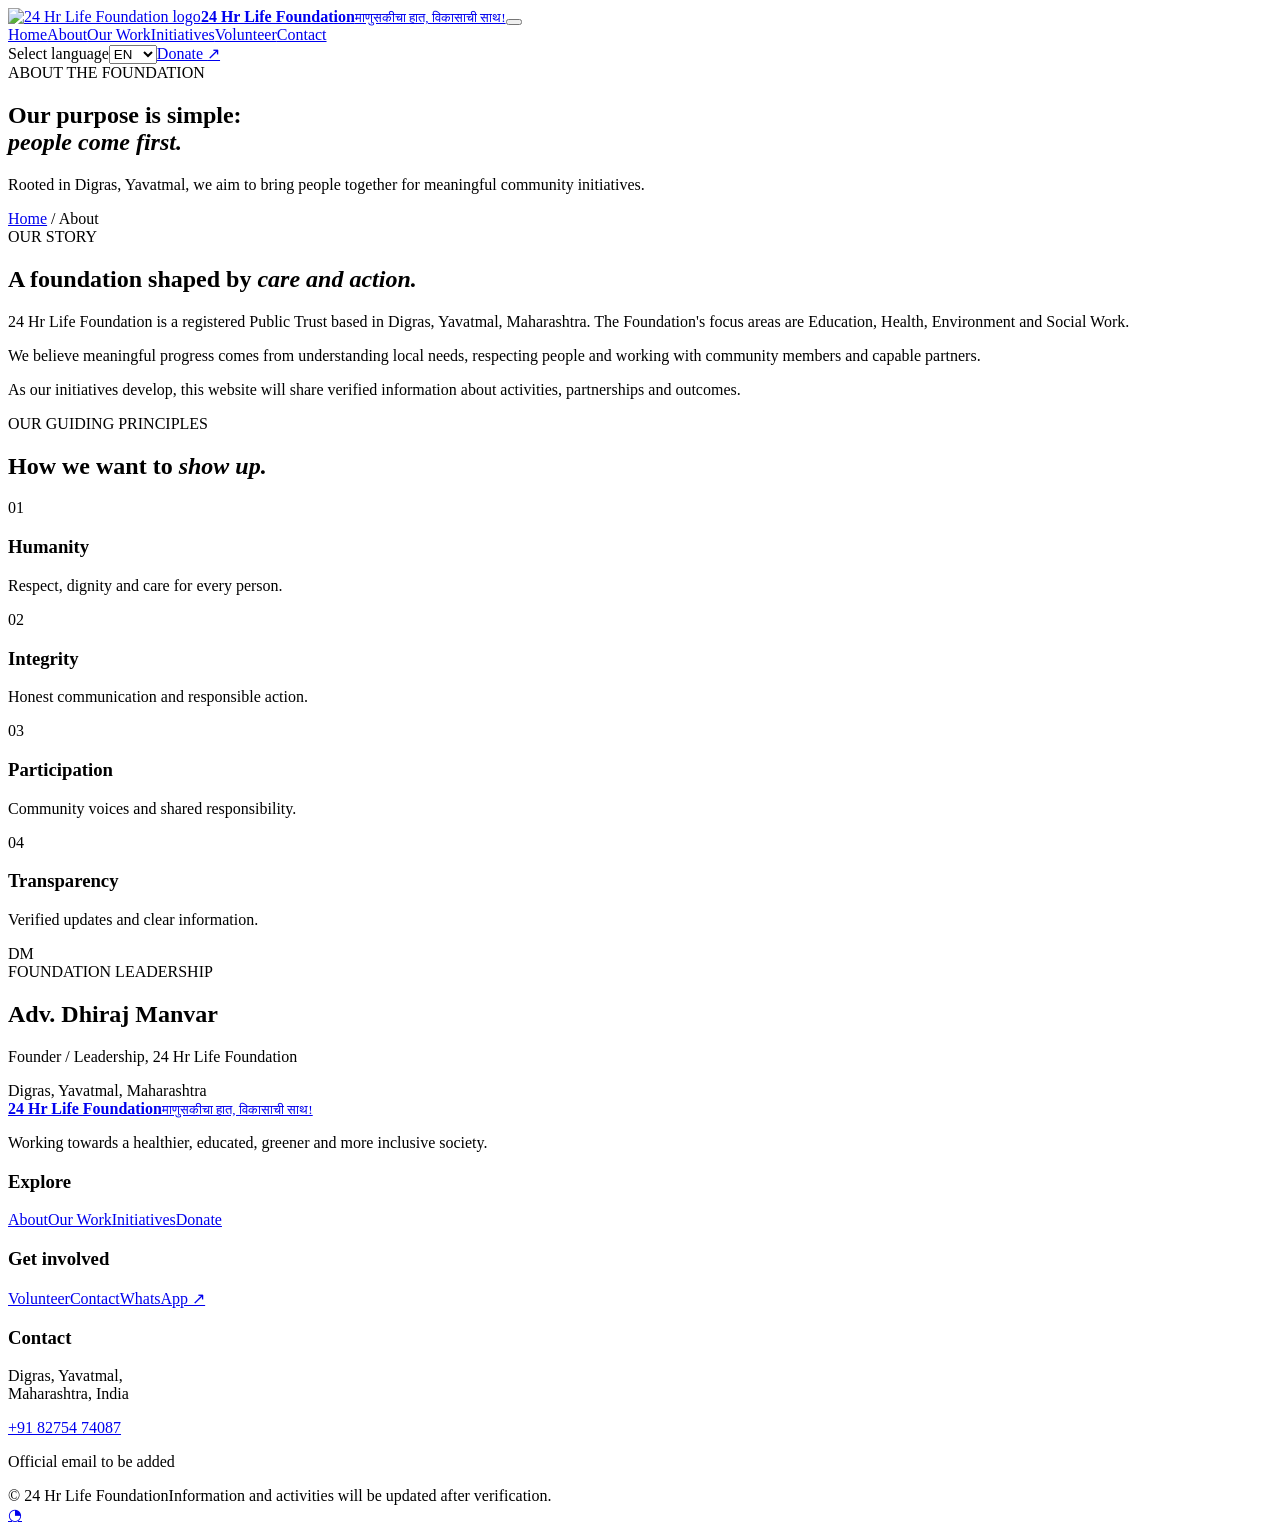
==== about.html @ ebdadbaa "Upload foundation website pages" ====
<!doctype html><html lang="en"><head><meta charset="utf-8"><meta name="viewport" content="width=device-width, initial-scale=1"><meta name="theme-color" content="#123e69"><meta name="description" content="Learn about 24 Hr Life Foundation, its purpose, values and leadership in Digras, Yavatmal."><title>About Us | 24 Hr Life Foundation</title><link rel="preconnect" href="https://fonts.googleapis.com"><link rel="preconnect" href="https://fonts.gstatic.com" crossorigin><link href="https://fonts.googleapis.com/css2?family=DM+Sans:wght@400;500;600;700&family=Manrope:wght@400;500;600;700;800&display=swap" rel="stylesheet"><link rel="stylesheet" href="css/style.css"></head><body>
<header class="site-header"><div class="container nav-wrap"><a class="brand" href="index.html" aria-label="24 Hr Life Foundation home"><img src="assets/foundation-logo.png" alt="24 Hr Life Foundation logo"><span><strong>24 Hr Life Foundation</strong><small>माणुसकीचा हात, विकासाची साथ!</small></span></a><button class="menu-toggle" id="menuToggle" aria-label="Open navigation" aria-expanded="false"><span></span><span></span><span></span></button><nav class="main-nav" id="mainNav" aria-label="Main navigation"><a href="index.html" data-nav="home" data-i18n="navHome">Home</a><a href="about.html" data-nav="about" data-i18n="navAbout">About</a><a href="our-work.html" data-nav="work" data-i18n="navWork">Our Work</a><a href="projects.html" data-nav="projects" data-i18n="navProjects">Initiatives</a><a href="volunteer.html" data-nav="volunteer" data-i18n="navVolunteer">Volunteer</a><a href="contact.html" data-nav="contact" data-i18n="navContact">Contact</a></nav><div class="nav-actions"><label class="sr-only" for="languageSelect">Select language</label><select id="languageSelect" class="language-select"><option value="en">EN</option><option value="hi">हिंदी</option><option value="mr">मराठी</option></select><a class="button button--small button--donate" href="donate.html" data-i18n="navDonate">Donate <span>↗</span></a></div></div></header><main><section class="page-hero"><div class="container"><div class="eyebrow"><span class="eyebrow-dot"></span>ABOUT THE FOUNDATION</div><h1>Our purpose is simple:<br><em>people come first.</em></h1><p>Rooted in Digras, Yavatmal, we aim to bring people together for meaningful community initiatives.</p><div class="breadcrumb"><a href="index.html">Home</a> / About</div></div></section><section class="section"><div class="container two-col"><div><span class="eyebrow">OUR STORY</span><h2>A foundation shaped by <em>care and action.</em></h2></div><div class="prose"><p>24 Hr Life Foundation is a registered Public Trust based in Digras, Yavatmal, Maharashtra. The Foundation's focus areas are Education, Health, Environment and Social Work.</p><p>We believe meaningful progress comes from understanding local needs, respecting people and working with community members and capable partners.</p><p>As our initiatives develop, this website will share verified information about activities, partnerships and outcomes.</p></div></div></section><section class="section section--tint"><div class="container"><div class="section-heading"><div><span class="eyebrow">OUR GUIDING PRINCIPLES</span><h2>How we want to <em>show up.</em></h2></div></div><div class="principle-grid"><article><span>01</span><h3>Humanity</h3><p>Respect, dignity and care for every person.</p></article><article><span>02</span><h3>Integrity</h3><p>Honest communication and responsible action.</p></article><article><span>03</span><h3>Participation</h3><p>Community voices and shared responsibility.</p></article><article><span>04</span><h3>Transparency</h3><p>Verified updates and clear information.</p></article></div></div></section><section class="section"><div class="container founder-card"><div class="founder-monogram">DM</div><div><span class="eyebrow">FOUNDATION LEADERSHIP</span><h2>Adv. Dhiraj Manvar</h2><p>Founder / Leadership, 24 Hr Life Foundation</p><span class="muted">Digras, Yavatmal, Maharashtra</span></div></div></section></main><footer class="site-footer"><div class="container footer-grid"><div class="footer-brand"><a class="brand brand--footer" href="index.html"><img src="assets/foundation-logo.png" alt=""><span><strong>24 Hr Life Foundation</strong><small>माणुसकीचा हात, विकासाची साथ!</small></span></a><p data-i18n="footerIntro">Working towards a healthier, educated, greener and more inclusive society.</p></div><div><h3 data-i18n="footerExplore">Explore</h3><a href="about.html" data-i18n="navAbout">About</a><a href="our-work.html" data-i18n="navWork">Our Work</a><a href="projects.html" data-i18n="navProjects">Initiatives</a><a href="donate.html" data-i18n="navDonate">Donate</a></div><div><h3 data-i18n="footerGetInvolved">Get involved</h3><a href="volunteer.html" data-i18n="navVolunteer">Volunteer</a><a href="contact.html" data-i18n="navContact">Contact</a><a href="https://wa.me/918275474087" target="_blank" rel="noopener">WhatsApp ↗</a></div><div><h3 data-i18n="footerContact">Contact</h3><p>Digras, Yavatmal,<br>Maharashtra, India</p><a href="tel:+918275474087">+91 82754 74087</a><p class="muted">Official email to be added</p></div></div><div class="container footer-bottom"><span>© <span id="year"></span> 24 Hr Life Foundation</span><span data-i18n="footerNote">Information and activities will be updated after verification.</span></div></footer><a class="floating-whatsapp" href="https://wa.me/918275474087" target="_blank" rel="noopener" aria-label="Chat on WhatsApp">◔</a><script src="js/translations.js"></script><script src="js/main.js"></script></body></html>
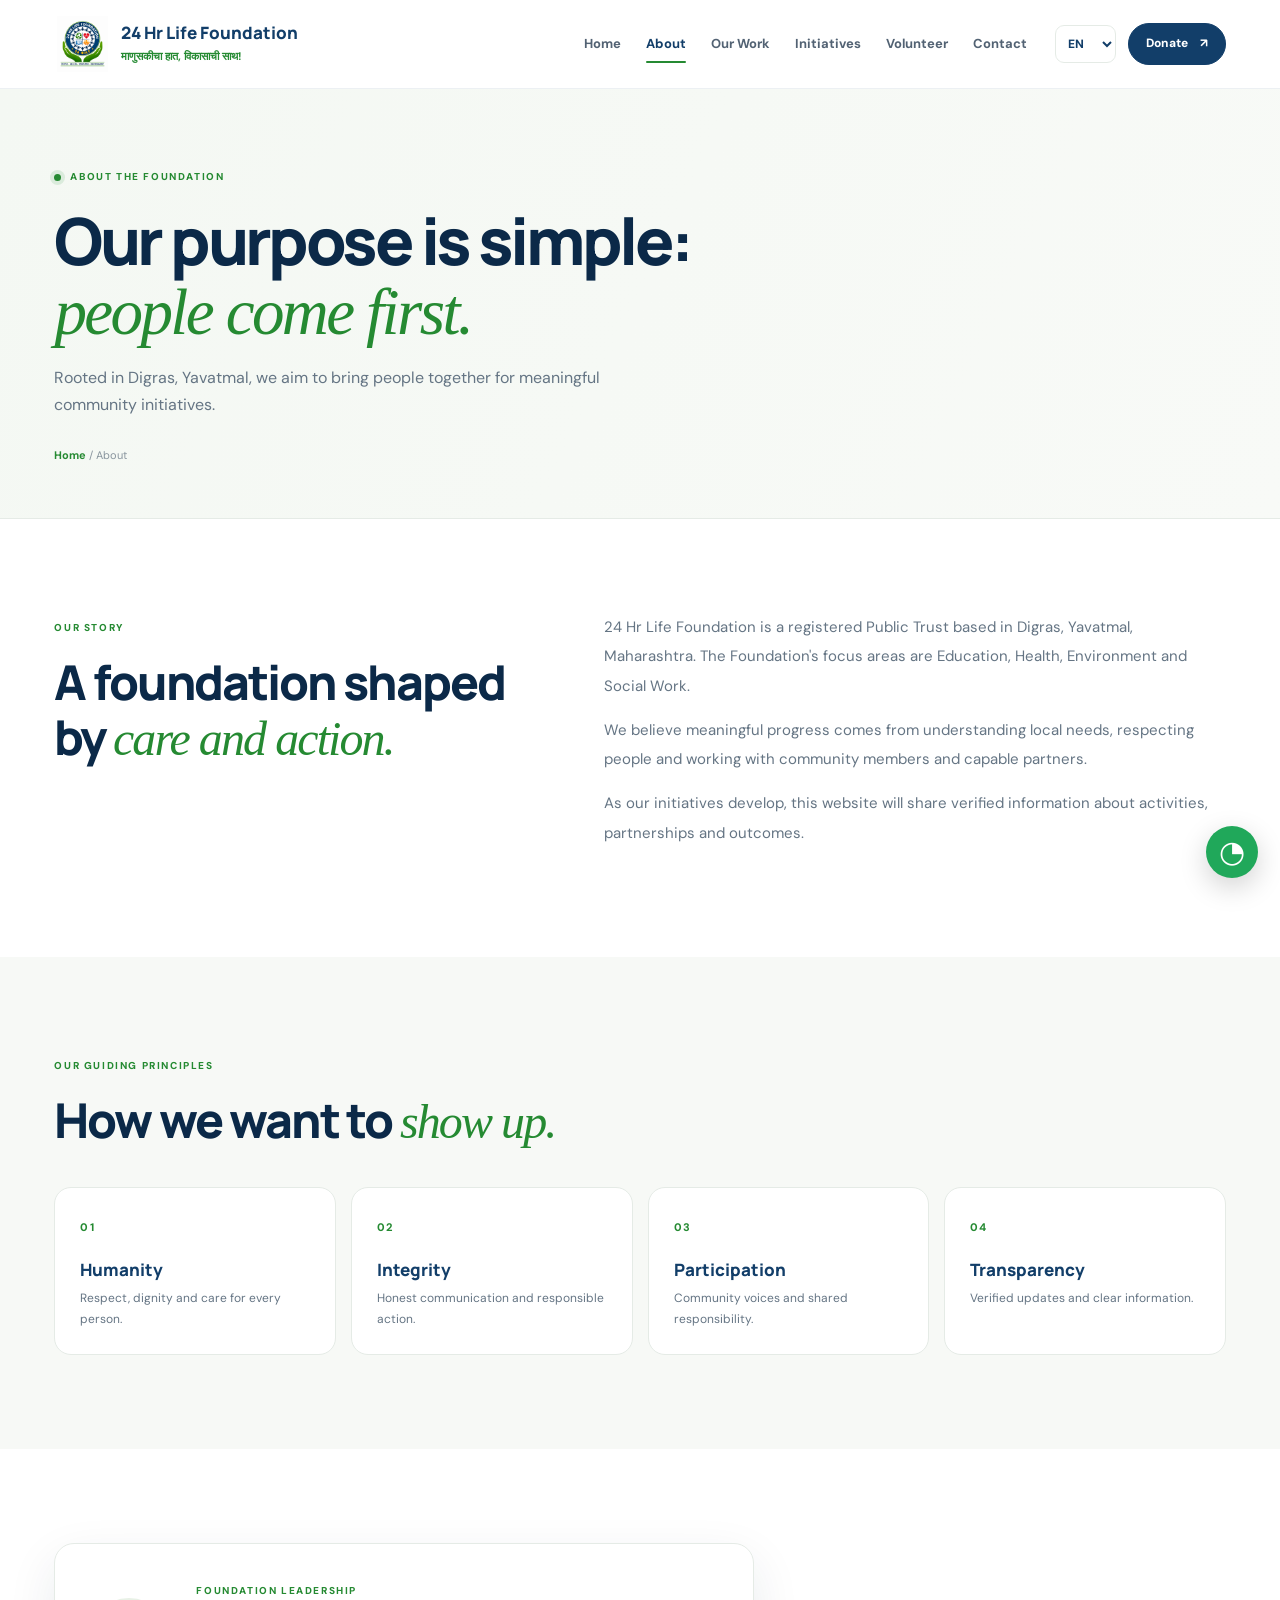
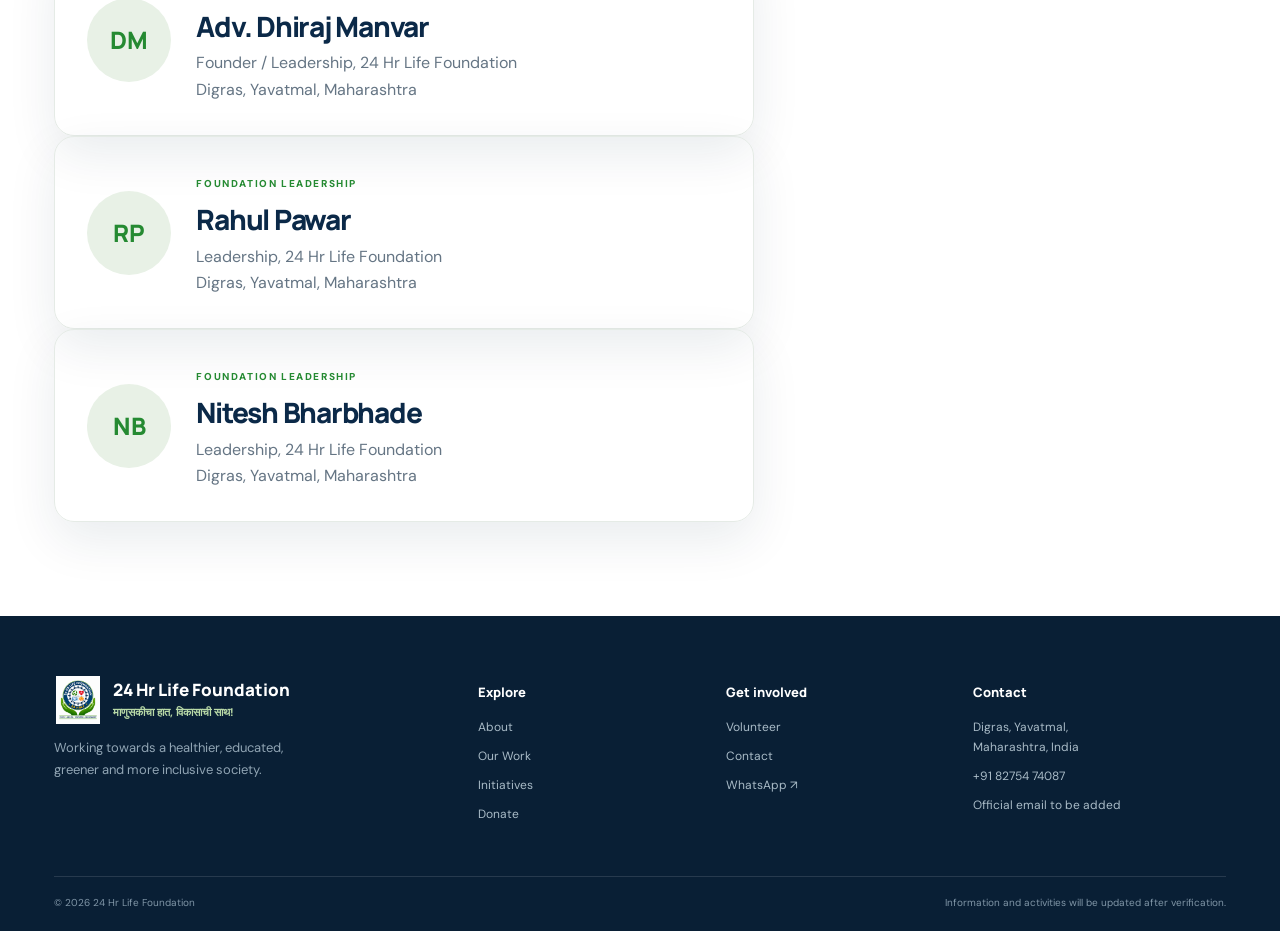
==== commit e24bfed1: "Add Rahul Pawar and Nitesh Bharbhade to leadership" ====
--- a/about.html
+++ b/about.html
@@ -1,2 +1,2 @@
-<!doctype html><html lang="en"><head><meta charset="utf-8"><meta name="viewport" content="width=device-width, initial-scale=1"><meta name="theme-color" content="#123e69"><meta name="description" content="Learn about 24 Hr Life Foundation, its purpose, values and leadership in Digras, Yavatmal."><title>About Us | 24 Hr Life Foundation</title><link rel="preconnect" href="https://fonts.googleapis.com"><link rel="preconnect" href="https://fonts.gstatic.com" crossorigin><link href="https://fonts.googleapis.com/css2?family=DM+Sans:wght@400;500;600;700&family=Manrope:wght@400;500;600;700;800&display=swap" rel="stylesheet"><link rel="stylesheet" href="css/style.css"></head><body>
-<header class="site-header"><div class="container nav-wrap"><a class="brand" href="index.html" aria-label="24 Hr Life Foundation home"><img src="assets/foundation-logo.png" alt="24 Hr Life Foundation logo"><span><strong>24 Hr Life Foundation</strong><small>माणुसकीचा हात, विकासाची साथ!</small></span></a><button class="menu-toggle" id="menuToggle" aria-label="Open navigation" aria-expanded="false"><span></span><span></span><span></span></button><nav class="main-nav" id="mainNav" aria-label="Main navigation"><a href="index.html" data-nav="home" data-i18n="navHome">Home</a><a href="about.html" data-nav="about" data-i18n="navAbout">About</a><a href="our-work.html" data-nav="work" data-i18n="navWork">Our Work</a><a href="projects.html" data-nav="projects" data-i18n="navProjects">Initiatives</a><a href="volunteer.html" data-nav="volunteer" data-i18n="navVolunteer">Volunteer</a><a href="contact.html" data-nav="contact" data-i18n="navContact">Contact</a></nav><div class="nav-actions"><label class="sr-only" for="languageSelect">Select language</label><select id="languageSelect" class="language-select"><option value="en">EN</option><option value="hi">हिंदी</option><option value="mr">मराठी</option></select><a class="button button--small button--donate" href="donate.html" data-i18n="navDonate">Donate <span>↗</span></a></div></div></header><main><section class="page-hero"><div class="container"><div class="eyebrow"><span class="eyebrow-dot"></span>ABOUT THE FOUNDATION</div><h1>Our purpose is simple:<br><em>people come first.</em></h1><p>Rooted in Digras, Yavatmal, we aim to bring people together for meaningful community initiatives.</p><div class="breadcrumb"><a href="index.html">Home</a> / About</div></div></section><section class="section"><div class="container two-col"><div><span class="eyebrow">OUR STORY</span><h2>A foundation shaped by <em>care and action.</em></h2></div><div class="prose"><p>24 Hr Life Foundation is a registered Public Trust based in Digras, Yavatmal, Maharashtra. The Foundation's focus areas are Education, Health, Environment and Social Work.</p><p>We believe meaningful progress comes from understanding local needs, respecting people and working with community members and capable partners.</p><p>As our initiatives develop, this website will share verified information about activities, partnerships and outcomes.</p></div></div></section><section class="section section--tint"><div class="container"><div class="section-heading"><div><span class="eyebrow">OUR GUIDING PRINCIPLES</span><h2>How we want to <em>show up.</em></h2></div></div><div class="principle-grid"><article><span>01</span><h3>Humanity</h3><p>Respect, dignity and care for every person.</p></article><article><span>02</span><h3>Integrity</h3><p>Honest communication and responsible action.</p></article><article><span>03</span><h3>Participation</h3><p>Community voices and shared responsibility.</p></article><article><span>04</span><h3>Transparency</h3><p>Verified updates and clear information.</p></article></div></div></section><section class="section"><div class="container founder-card"><div class="founder-monogram">DM</div><div><span class="eyebrow">FOUNDATION LEADERSHIP</span><h2>Adv. Dhiraj Manvar</h2><p>Founder / Leadership, 24 Hr Life Foundation</p><span class="muted">Digras, Yavatmal, Maharashtra</span></div></div></section></main><footer class="site-footer"><div class="container footer-grid"><div class="footer-brand"><a class="brand brand--footer" href="index.html"><img src="assets/foundation-logo.png" alt=""><span><strong>24 Hr Life Foundation</strong><small>माणुसकीचा हात, विकासाची साथ!</small></span></a><p data-i18n="footerIntro">Working towards a healthier, educated, greener and more inclusive society.</p></div><div><h3 data-i18n="footerExplore">Explore</h3><a href="about.html" data-i18n="navAbout">About</a><a href="our-work.html" data-i18n="navWork">Our Work</a><a href="projects.html" data-i18n="navProjects">Initiatives</a><a href="donate.html" data-i18n="navDonate">Donate</a></div><div><h3 data-i18n="footerGetInvolved">Get involved</h3><a href="volunteer.html" data-i18n="navVolunteer">Volunteer</a><a href="contact.html" data-i18n="navContact">Contact</a><a href="https://wa.me/918275474087" target="_blank" rel="noopener">WhatsApp ↗</a></div><div><h3 data-i18n="footerContact">Contact</h3><p>Digras, Yavatmal,<br>Maharashtra, India</p><a href="tel:+918275474087">+91 82754 74087</a><p class="muted">Official email to be added</p></div></div><div class="container footer-bottom"><span>© <span id="year"></span> 24 Hr Life Foundation</span><span data-i18n="footerNote">Information and activities will be updated after verification.</span></div></footer><a class="floating-whatsapp" href="https://wa.me/918275474087" target="_blank" rel="noopener" aria-label="Chat on WhatsApp">◔</a><script src="js/translations.js"></script><script src="js/main.js"></script></body></html>+<!doctype html><html lang="en"><head><meta charset="utf-8"><meta name="viewport" content="width=device-width, initial-scale=1"><meta name="theme-color" content="#123e69"><meta name="description" content="Learn about 24 Hr Life Foundation, its purpose, values and leadership in Digras, Yavatmal."><title>About Us | 24 Hr Life Foundation</title><link rel="preconnect" href="https://fonts.googleapis.com"><link rel="preconnect" href="https://fonts.gstatic.com" crossorigin=""><link href="https://fonts.googleapis.com/css2?family=DM+Sans:wght@400;500;600;700&amp;family=Manrope:wght@400;500;600;700;800&amp;display=swap" rel="stylesheet"><link rel="stylesheet" href="css/style.css"></head><body>
+<header class="site-header"><div class="container nav-wrap"><a class="brand" href="index.html" aria-label="24 Hr Life Foundation home"><img src="assets/foundation-logo.png" alt="24 Hr Life Foundation logo"><span><strong>24 Hr Life Foundation</strong><small>माणुसकीचा हात, विकासाची साथ!</small></span></a><button class="menu-toggle" id="menuToggle" aria-label="Open navigation" aria-expanded="false"><span></span><span></span><span></span></button><nav class="main-nav" id="mainNav" aria-label="Main navigation"><a href="index.html" data-nav="home" data-i18n="navHome">Home</a><a href="about.html" data-nav="about" data-i18n="navAbout" class="active">About</a><a href="our-work.html" data-nav="work" data-i18n="navWork">Our Work</a><a href="projects.html" data-nav="projects" data-i18n="navProjects">Initiatives</a><a href="volunteer.html" data-nav="volunteer" data-i18n="navVolunteer">Volunteer</a><a href="contact.html" data-nav="contact" data-i18n="navContact">Contact</a></nav><div class="nav-actions"><label class="sr-only" for="languageSelect">Select language</label><select id="languageSelect" class="language-select"><option value="en">EN</option><option value="hi">हिंदी</option><option value="mr">मराठी</option></select><a class="button button--small button--donate" href="donate.html" data-i18n="navDonate">Donate <span>↗</span></a></div></div></header><main><section class="page-hero"><div class="container"><div class="eyebrow"><span class="eyebrow-dot"></span>ABOUT THE FOUNDATION</div><h1>Our purpose is simple:<br><em>people come first.</em></h1><p>Rooted in Digras, Yavatmal, we aim to bring people together for meaningful community initiatives.</p><div class="breadcrumb"><a href="index.html">Home</a> / About</div></div></section><section class="section"><div class="container two-col"><div><span class="eyebrow">OUR STORY</span><h2>A foundation shaped by <em>care and action.</em></h2></div><div class="prose"><p>24 Hr Life Foundation is a registered Public Trust based in Digras, Yavatmal, Maharashtra. The Foundation's focus areas are Education, Health, Environment and Social Work.</p><p>We believe meaningful progress comes from understanding local needs, respecting people and working with community members and capable partners.</p><p>As our initiatives develop, this website will share verified information about activities, partnerships and outcomes.</p></div></div></section><section class="section section--tint"><div class="container"><div class="section-heading"><div><span class="eyebrow">OUR GUIDING PRINCIPLES</span><h2>How we want to <em>show up.</em></h2></div></div><div class="principle-grid"><article><span>01</span><h3>Humanity</h3><p>Respect, dignity and care for every person.</p></article><article><span>02</span><h3>Integrity</h3><p>Honest communication and responsible action.</p></article><article><span>03</span><h3>Participation</h3><p>Community voices and shared responsibility.</p></article><article><span>04</span><h3>Transparency</h3><p>Verified updates and clear information.</p></article></div></div></section><section class="section"><div class="container leadership-grid"><div class="founder-card"><div class="founder-monogram">DM</div><div><span class="eyebrow">FOUNDATION LEADERSHIP</span><h2>Adv. Dhiraj Manvar</h2><p>Founder / Leadership, 24 Hr Life Foundation</p><span class="muted">Digras, Yavatmal, Maharashtra</span></div></div><div class="founder-card"><div class="founder-monogram">RP</div><div><span class="eyebrow">FOUNDATION LEADERSHIP</span><h2>Rahul Pawar</h2><p>Leadership, 24 Hr Life Foundation</p><span class="muted">Digras, Yavatmal, Maharashtra</span></div></div><div class="founder-card"><div class="founder-monogram">NB</div><div><span class="eyebrow">FOUNDATION LEADERSHIP</span><h2>Nitesh Bharbhade</h2><p>Leadership, 24 Hr Life Foundation</p><span class="muted">Digras, Yavatmal, Maharashtra</span></div></div></div></section></main><footer class="site-footer"><div class="container footer-grid"><div class="footer-brand"><a class="brand brand--footer" href="index.html"><img src="assets/foundation-logo.png" alt=""><span><strong>24 Hr Life Foundation</strong><small>माणुसकीचा हात, विकासाची साथ!</small></span></a><p data-i18n="footerIntro">Working towards a healthier, educated, greener and more inclusive society.</p></div><div><h3 data-i18n="footerExplore">Explore</h3><a href="about.html" data-i18n="navAbout">About</a><a href="our-work.html" data-i18n="navWork">Our Work</a><a href="projects.html" data-i18n="navProjects">Initiatives</a><a href="donate.html" data-i18n="navDonate">Donate</a></div><div><h3 data-i18n="footerGetInvolved">Get involved</h3><a href="volunteer.html" data-i18n="navVolunteer">Volunteer</a><a href="contact.html" data-i18n="navContact">Contact</a><a href="https://wa.me/918275474087" target="_blank" rel="noopener">WhatsApp ↗</a></div><div><h3 data-i18n="footerContact">Contact</h3><p>Digras, Yavatmal,<br>Maharashtra, India</p><a href="tel:+918275474087">+91 82754 74087</a><p class="muted">Official email to be added</p></div></div><div class="container footer-bottom"><span>© <span id="year">2026</span> 24 Hr Life Foundation</span><span data-i18n="footerNote">Information and activities will be updated after verification.</span></div></footer><a class="floating-whatsapp" href="https://wa.me/918275474087" target="_blank" rel="noopener" aria-label="Chat on WhatsApp">◔</a><script src="js/translations.js"></script><script src="js/main.js"></script></body></html>
--- a/css/style.css
+++ b/css/style.css
@@ -0,0 +1,41 @@
+/* 24 Hr Life Foundation — premium responsive frontend */
+:root{--navy:#123e69;--navy2:#0b2948;--green:#258a32;--green2:#eaf4e8;--gold:#e9b72d;--ink:#172b3d;--muted:#657584;--paper:#f7f9f6;--line:#e5ebe6;--white:#fff;--shadow:0 18px 50px rgba(14,44,69,.09);--radius:24px;--serif:Georgia,'Times New Roman',serif}*{box-sizing:border-box}html{scroll-behavior:smooth;scroll-padding-top:100px}body{margin:0;background:#fff;color:var(--ink);font-family:'DM Sans',Arial,sans-serif;line-height:1.65}a{color:inherit;text-decoration:none}button,input,select,textarea{font:inherit}.container{width:min(1180px,91.5%);margin-inline:auto}.sr-only{position:absolute;width:1px;height:1px;padding:0;margin:-1px;overflow:hidden;clip:rect(0,0,0,0);white-space:nowrap;border:0}.muted{color:var(--muted)}.top-strip{background:var(--navy2);color:#dce9f2;font-size:12px;letter-spacing:.02em}.top-strip__inner{min-height:36px;display:flex;justify-content:space-between;align-items:center;gap:14px}.top-strip a{color:#fff;font-weight:700}.site-header{position:sticky;top:0;z-index:50;background:rgba(255,255,255,.94);backdrop-filter:blur(18px);border-bottom:1px solid rgba(18,62,105,.08)}.nav-wrap{height:88px;display:flex;align-items:center;gap:28px}.brand{display:flex;align-items:center;gap:11px;min-width:255px}.brand img{width:56px;height:56px;object-fit:contain}.brand strong{display:block;font:800 17px/1.15 'Manrope',sans-serif;color:var(--navy)}.brand small{display:block;font-size:11px;color:var(--green);font-weight:700;margin-top:4px}.main-nav{display:flex;align-items:center;justify-content:center;gap:25px;margin-left:auto}.main-nav a{font-size:13px;font-weight:700;color:#526273;position:relative;padding:10px 0}.main-nav a:hover,.main-nav a.active{color:var(--navy)}.main-nav a.active:after{content:'';position:absolute;bottom:2px;left:0;right:0;height:2px;background:var(--green);border-radius:3px}.nav-actions{display:flex;align-items:center;gap:12px}.language-select{border:1px solid var(--line);border-radius:9px;padding:9px 8px;background:white;color:var(--navy);font-weight:800;font-size:12px}.menu-toggle{display:none;border:0;background:none;padding:8px}.menu-toggle span{display:block;width:23px;height:2px;background:var(--navy);margin:5px}.button{display:inline-flex;align-items:center;justify-content:center;gap:12px;border:1px solid var(--green);border-radius:999px;background:var(--green);color:white;padding:14px 22px;font-size:13px;font-weight:800;transition:.25s ease;cursor:pointer}.button:hover{transform:translateY(-2px);box-shadow:0 10px 22px rgba(37,138,50,.2);background:#1d7429}.button--small{padding:10px 17px;font-size:12px}.button--donate{background:var(--navy);border-color:var(--navy)}.button--donate:hover{background:var(--navy2)}.button--outline{background:transparent;color:var(--navy);border-color:#cbd8df}.button--outline:hover{background:#fff;border-color:var(--navy);box-shadow:none}.button--white{background:#fff;color:var(--navy);border-color:#fff}.button--white:hover{background:#edf5ef}.button--glass{background:transparent;border-color:rgba(255,255,255,.5);color:#fff}.button--glass:hover{background:rgba(255,255,255,.12);box-shadow:none}.button--full{width:100%;border-radius:12px}.hero{position:relative;overflow:hidden;background:linear-gradient(115deg,#f4f8f3 0%,#f7faf8 52%,#edf4ed 100%);padding:78px 0 0}.hero:after{content:'';position:absolute;right:-140px;top:-240px;width:620px;height:620px;border:1px solid rgba(37,138,50,.13);border-radius:50%;box-shadow:0 0 0 50px rgba(37,138,50,.025),0 0 0 100px rgba(37,138,50,.02);pointer-events:none}.hero-grid{display:grid;grid-template-columns:1.04fr .96fr;align-items:center;gap:48px;position:relative;z-index:1;min-height:440px}.eyebrow{display:inline-flex;align-items:center;gap:9px;color:var(--green);font-size:10px;letter-spacing:.16em;font-weight:800}.eyebrow-dot{width:7px;height:7px;border-radius:50%;background:var(--green);box-shadow:0 0 0 4px rgba(37,138,50,.12)}.hero h1,.page-hero h1{font:800 clamp(44px,6.2vw,76px)/1.06 'Manrope',sans-serif;letter-spacing:-.055em;color:var(--navy2);margin:21px 0 19px;max-width:650px}.hero h1 em,.page-hero h1 em,.section h2 em{font-family:var(--serif);font-weight:400;color:var(--green);letter-spacing:-.04em}.hero-lead{max-width:550px;font-size:17px;color:#5d6c79;line-height:1.8}.hero-actions{display:flex;gap:12px;flex-wrap:wrap;margin-top:28px}.hero-proof{display:flex;align-items:center;gap:10px;color:#697a85;font-size:12px;margin-top:28px}.proof-mark{display:grid;place-items:center;width:25px;height:25px;border-radius:50%;background:#e3efdf;color:var(--green);font-size:17px}.hero-art{height:410px;position:relative;display:grid;place-items:center}.hero-art__orb{position:absolute;border-radius:50%;filter:blur(1px)}.orb-one{width:330px;height:330px;background:linear-gradient(140deg,#d8ead5,#eff5e9);right:9%;top:6%}.orb-two{width:225px;height:225px;background:linear-gradient(140deg,#d8e6f1,#f3f7f9);left:7%;bottom:4%}.hero-art__card{position:relative;z-index:1;width:min(360px,85%);background:rgba(255,255,255,.86);border:1px solid rgba(255,255,255,.95);border-radius:30px;padding:25px 24px 22px;box-shadow:0 24px 65px rgba(18,62,105,.13);transform:rotate(-3deg);text-align:center}.hero-art__card img{width:100%;max-height:280px;object-fit:contain}.hero-art__card div{border-top:1px solid var(--line);padding-top:14px;margin-top:7px}.hero-art__card strong{display:block;font:800 19px 'Manrope';color:var(--navy)}.hero-art__card span{display:block;font-size:10px;letter-spacing:.08em;color:var(--muted);margin-top:4px}.hero-note{position:absolute;z-index:2;bottom:28px;right:0;display:flex;align-items:center;gap:12px;background:white;padding:13px 17px;border-radius:14px;box-shadow:var(--shadow);max-width:260px}.note-icon{display:grid;place-items:center;background:#e8f3e5;color:var(--green);width:37px;height:37px;border-radius:11px;font-size:22px}.hero-note b,.hero-note small{display:block}.hero-note b{font-size:12px;color:var(--navy)}.hero-note small{font-size:10px;color:var(--muted)}.hero-bottom{position:relative;z-index:2;display:flex;justify-content:space-between;align-items:center;border-top:1px solid #dce6dd;padding:18px 0;margin-top:30px;font-size:10px;letter-spacing:.13em;color:var(--green);font-weight:800}.hero-bottom div{display:flex;gap:27px;color:#6e7d86;letter-spacing:0;font-size:11px}.section{padding:94px 0}.intro-grid{display:grid;grid-template-columns:.9fr 1.1fr;gap:85px;align-items:start}.section h2{font:800 clamp(32px,4vw,48px)/1.14 'Manrope',sans-serif;letter-spacing:-.045em;color:var(--navy2);margin:16px 0}.large-copy{font-size:18px;line-height:1.85;color:#657481;margin:0 0 19px}.text-link{display:inline-flex;align-items:center;gap:10px;color:var(--green);font-size:13px;font-weight:800;border-bottom:1px solid #b8d4b5;padding-bottom:4px}.text-link span{font-size:18px;transition:transform .2s}.text-link:hover span{transform:translateX(4px)}.focus-section,.section--tint{background:var(--paper)}.section-heading{display:flex;justify-content:space-between;align-items:end;gap:35px;margin-bottom:37px}.section-heading h2{margin-bottom:0}.section-heading>p{max-width:360px;color:var(--muted);font-size:14px}.focus-grid{display:grid;grid-template-columns:repeat(4,1fr);gap:15px}.focus-card{position:relative;min-height:270px;padding:26px 23px;border-radius:20px;overflow:hidden;transition:.25s ease;border:1px solid transparent}.focus-card:hover{transform:translateY(-6px);box-shadow:var(--shadow)}.focus-card--blue{background:#eaf1f8;color:var(--navy)}.focus-card--green{background:#eaf4e8;color:#246d30}.focus-card--sand{background:#f7f1e5;color:#8b6820}.focus-card--lavender{background:#f0eff8;color:#5c588a}.focus-number{position:absolute;right:22px;top:20px;font-size:11px;letter-spacing:.1em;opacity:.65;font-weight:800}.focus-icon{display:grid;place-items:center;width:55px;height:55px;background:#fff;border-radius:17px;font-size:30px;box-shadow:0 7px 20px rgba(0,0,0,.04);margin:15px 0 27px}.focus-card h3{font:800 20px 'Manrope';margin:0 0 7px}.focus-card p{font-size:12px;line-height:1.7;opacity:.8;margin:0;max-width:190px}.card-arrow{position:absolute;right:22px;bottom:19px;font-size:21px}.story-grid{display:grid;grid-template-columns:.95fr 1.05fr;gap:85px;align-items:center}.story-panel{height:390px;border-radius:28px;background:linear-gradient(145deg,var(--navy),#0a2b4a);padding:25px;color:white;display:flex;flex-direction:column;justify-content:space-between;position:relative;overflow:hidden}.story-panel:before,.story-panel:after{content:'';position:absolute;border:1px solid rgba(255,255,255,.15);border-radius:50%;width:350px;height:350px;right:-100px;top:-130px}.story-panel:after{width:250px;height:250px;right:-50px;top:-80px}.story-panel__top,.story-panel__bottom{display:flex;justify-content:space-between;gap:12px;font-size:10px;letter-spacing:.12em;font-weight:800;position:relative;z-index:1}.story-panel__top span:last-child{color:#b6dba7}.story-symbol{position:relative;z-index:1;align-self:center;display:grid;place-items:center;width:175px;height:175px;border:1px solid rgba(255,255,255,.32);border-radius:50%;font-size:92px;color:#b9df9d;box-shadow:0 0 0 18px rgba(255,255,255,.04),0 0 0 38px rgba(255,255,255,.025)}.story-panel__bottom{display:block;letter-spacing:0}.story-panel__bottom b{display:block;font:800 20px 'Manrope'}.story-panel__bottom span{display:block;color:#c1d2df;margin-top:4px;font-weight:500}.story-copy>p{color:var(--muted);font-size:15px;line-height:1.9}.mini-steps{margin:26px 0;display:grid;gap:12px}.mini-steps div{display:flex;gap:17px;align-items:center;border-bottom:1px solid var(--line);padding-bottom:12px}.mini-steps b{font-size:11px;color:var(--green);letter-spacing:.1em}.mini-steps span{font-size:13px;font-weight:700}.cta-band{background:linear-gradient(110deg,#123e69,#0c2b49);color:#fff;padding:57px 0}.cta-band__inner{display:flex;align-items:center;justify-content:space-between;gap:35px}.eyebrow--light{color:#bde0a7}.cta-band h2{font:800 clamp(27px,3.5vw,40px)/1.18 'Manrope';letter-spacing:-.04em;max-width:620px;margin:12px 0 0}.cta-actions{display:flex;gap:10px;flex-wrap:wrap}.site-footer{background:#091f35;color:#d4e0e8;padding:60px 0 20px}.footer-grid{display:grid;grid-template-columns:1.5fr .8fr .8fr 1fr;gap:45px;padding-bottom:42px}.brand--footer{min-width:0}.brand--footer img{width:48px;height:48px}.brand--footer strong{color:#fff}.brand--footer small{color:#b8d9a7}.footer-brand p{max-width:270px;color:#91a5b4;font-size:13px}.footer-grid h3{font:800 13px 'Manrope';color:white;margin:7px 0 17px}.footer-grid>div:not(:first-child) a,.footer-grid>div:not(:first-child) p{display:block;color:#a9bbc7;font-size:12px;margin:9px 0}.footer-grid a:hover{color:#fff}.footer-bottom{border-top:1px solid rgba(255,255,255,.12);padding-top:18px;display:flex;justify-content:space-between;gap:15px;color:#8096a7;font-size:10px}.floating-whatsapp{position:fixed;right:22px;bottom:22px;z-index:30;display:grid;place-items:center;width:52px;height:52px;border-radius:50%;background:#20a85a;color:#fff;font-size:30px;box-shadow:0 9px 28px rgba(0,0,0,.18)}.page-hero{padding:74px 0 54px;background:linear-gradient(115deg,#f4f8f3,#f8faf7);border-bottom:1px solid var(--line)}.page-hero h1{font-size:clamp(42px,5.4vw,65px);margin:18px 0}.page-hero p{max-width:620px;font-size:16px;color:var(--muted)}.breadcrumb{margin-top:28px;font-size:11px;color:#89959e}.breadcrumb a{color:var(--green);font-weight:700}.two-col{display:grid;grid-template-columns:.85fr 1.15fr;gap:90px}.prose p{color:var(--muted);font-size:15px;line-height:1.95;margin-top:0}.principle-grid{display:grid;grid-template-columns:repeat(4,1fr);gap:15px}.principle-grid article,.support-grid article{padding:25px;background:white;border:1px solid var(--line);border-radius:17px}.principle-grid article>span,.support-grid article>span{font-size:11px;color:var(--green);font-weight:800;letter-spacing:.1em}.principle-grid h3,.support-grid h3{font:800 17px 'Manrope';color:var(--navy);margin:19px 0 7px}.principle-grid p,.support-grid p{font-size:12px;color:var(--muted);margin:0;line-height:1.7}.founder-card{display:flex;align-items:center;gap:25px;padding:32px;border:1px solid var(--line);border-radius:20px;max-width:700px;box-shadow:var(--shadow)}.founder-monogram{width:84px;height:84px;border-radius:50%;display:grid;place-items:center;background:#e8f1e6;color:var(--green);font:800 24px 'Manrope'}.founder-card h2{font-size:28px;margin:8px 0}.founder-card p{color:var(--muted);margin:0}.work-list{display:grid;gap:0}.work-row{display:grid;grid-template-columns:45px 90px 1fr;gap:25px;padding:36px 0;border-bottom:1px solid var(--line);scroll-margin-top:110px}.work-index{font:800 12px 'Manrope';color:#91a0a8;padding-top:12px}.work-icon{width:76px;height:76px;border-radius:20px;display:grid;place-items:center;font-size:36px}.work-icon--blue{background:#eaf1f8;color:var(--navy)}.work-icon--red{background:#fbeeee;color:#d64d55}.work-icon--green{background:#eaf4e8;color:var(--green)}.work-icon--gold{background:#f8f1df;color:#a47a1c}.work-row h2{font:800 28px 'Manrope';color:var(--navy);margin:5px 0}.work-row p{max-width:760px;color:var(--muted);font-size:14px}.work-row ul{display:flex;gap:10px 28px;flex-wrap:wrap;padding-left:18px;color:#536472;font-size:12px}.notice-card{display:flex;gap:17px;padding:22px;background:#f7f5e9;border:1px solid #ece5c7;border-radius:16px}.notice-icon{display:grid;place-items:center;flex:0 0 30px;height:30px;background:#f0e6bd;color:#80621d;border-radius:50%;font-weight:800}.notice-card b{font:800 15px 'Manrope';color:#71581d}.notice-card p{margin:5px 0 0;color:#766b4e;font-size:13px}.section-heading--spaced{margin-top:65px}.initiative-grid{display:grid;grid-template-columns:repeat(2,1fr);gap:16px}.initiative-card{padding:27px;border:1px solid var(--line);border-radius:18px;background:#fff;transition:.2s}.initiative-card:hover{transform:translateY(-3px);box-shadow:var(--shadow)}.initiative-tag{font-size:9px;letter-spacing:.15em;color:var(--green);font-weight:800}.initiative-card h3{font:800 21px 'Manrope';color:var(--navy);margin:15px 0 7px}.initiative-card p{font-size:13px;color:var(--muted);max-width:450px}.status-label{display:inline-block;margin-top:10px;padding:5px 10px;border-radius:30px;background:#f4f6f2;color:#6d7b6d;font-size:10px;font-weight:800}.donate-layout{display:grid;grid-template-columns:1.1fr .9fr;gap:45px;align-items:start}.donate-main{padding:35px;border:1px solid var(--line);border-radius:22px;box-shadow:var(--shadow)}.donate-main h2,.form-layout h2,.contact-layout h2{font:800 34px/1.2 'Manrope';letter-spacing:-.04em;color:var(--navy);margin:14px 0}.donate-main>p{font-size:13px}.amount-grid{display:grid;grid-template-columns:repeat(2,1fr);gap:11px;margin:24px 0}.amount-option{border:1px solid #dbe5dd;border-radius:12px;background:#fff;color:var(--navy);font:800 19px 'Manrope';padding:18px;cursor:pointer;transition:.2s}.amount-option:hover,.amount-option.is-selected{border-color:var(--green);background:#edf6eb;color:var(--green);box-shadow:inset 0 0 0 1px var(--green)}.field-label{display:block;font-size:12px;font-weight:800;color:#445767;margin:15px 0 7px}.text-input{display:block;width:100%;border:1px solid #dbe3e6;border-radius:10px;padding:13px 14px;color:var(--ink);background:white;outline:none;transition:border .2s}.text-input:focus{border-color:var(--green);box-shadow:0 0 0 3px rgba(37,138,50,.1)}textarea.text-input{resize:vertical}.selected-amount{display:flex;justify-content:space-between;align-items:center;padding:17px 0;margin:10px 0 15px;border-top:1px solid var(--line);font-size:12px;color:var(--muted)}.selected-amount strong{font:800 22px 'Manrope';color:var(--green)}.fine-print{font-size:10px!important;color:#89959e;line-height:1.7;margin-top:13px}.donate-aside{background:#eff5ed;border-radius:22px;padding:32px}.aside-symbol{display:grid;place-items:center;width:58px;height:58px;background:white;color:var(--green);border-radius:17px;font-size:33px;margin-bottom:25px}.donate-aside h3{font:800 23px/1.25 'Manrope';color:var(--navy);margin:12px 0}.donate-aside p,.donate-aside li{font-size:12px;color:#5f7162;line-height:1.8}.donate-aside ul{padding-left:18px;margin:18px 0 25px}.support-grid{display:grid;grid-template-columns:repeat(3,1fr);gap:15px}.support-grid article{background:#fff}.support-grid .text-link{font-size:11px;margin-top:17px}.form-layout,.contact-layout{display:grid;grid-template-columns:.9fr 1.1fr;gap:80px;align-items:start}.form-layout>div>p,.contact-layout>div>p{font-size:14px;line-height:1.8}.volunteer-points{display:grid;gap:14px;margin-top:28px}.volunteer-points div{display:flex;align-items:center;gap:15px;font-size:13px;font-weight:700}.volunteer-points b{display:grid;place-items:center;width:32px;height:32px;background:#eaf4e8;color:var(--green);border-radius:50%;font-size:10px}.form-card{padding:30px;border:1px solid var(--line);border-radius:20px;box-shadow:var(--shadow)}.form-card h3{font:800 23px 'Manrope';color:var(--navy);margin:0 0 5px}.form-card>p{font-size:12px}.form-card .button{margin-top:20px}.form-status{color:var(--green);font-size:12px}.contact-method{display:flex;align-items:center;gap:15px;padding:17px 0;border-bottom:1px solid var(--line)}.contact-method>span{display:grid;place-items:center;width:42px;height:42px;background:#edf5eb;border-radius:13px;color:var(--green);font-size:20px}.contact-method small,.contact-method b,.contact-method a{display:block}.contact-method small{font-size:9px;letter-spacing:.12em;color:#89959e;font-weight:800}.contact-method b,.contact-method a{font-size:13px;color:var(--navy);font-weight:800}.contact-layout>div>.button{margin-top:25px}.contact-layout .form-card{margin-top:0}
+@media(max-width:1050px){.main-nav{gap:15px}.brand{min-width:220px}.brand strong{font-size:15px}.nav-wrap{gap:15px}.focus-grid{grid-template-columns:repeat(2,1fr)}.hero-grid{gap:20px}.footer-grid{gap:25px}}
+@media(max-width:820px){.nav-wrap{height:76px}.menu-toggle{display:block;margin-left:auto;order:3}.nav-actions{order:2}.main-nav{display:none;position:absolute;top:76px;left:0;right:0;background:#fff;padding:14px 5% 22px;border-bottom:1px solid var(--line);box-shadow:0 18px 30px rgba(10,40,60,.08);align-items:stretch;gap:0;flex-direction:column}.main-nav.open{display:flex}.main-nav a{padding:12px 0;border-bottom:1px solid #f0f2ef}.main-nav a.active:after{display:none}.brand{min-width:0}.hero{padding-top:48px}.hero-grid{grid-template-columns:1fr;gap:0}.hero-copy{max-width:650px}.hero-art{height:350px}.hero-art__card{width:290px}.hero-art__card img{max-height:220px}.hero-bottom{align-items:flex-start;flex-direction:column;gap:10px}.hero-bottom div{flex-wrap:wrap;gap:10px 20px}.intro-grid,.story-grid,.two-col,.donate-layout,.form-layout,.contact-layout{grid-template-columns:1fr;gap:35px}.story-panel{max-width:520px}.section{padding:70px 0}.principle-grid{grid-template-columns:repeat(2,1fr)}.footer-grid{grid-template-columns:repeat(2,1fr)}.cta-band__inner{align-items:flex-start;flex-direction:column}.work-row{grid-template-columns:30px 65px 1fr;gap:15px}.work-icon{width:62px;height:62px;font-size:28px}}
+@media(max-width:540px){.top-strip__inner{font-size:10px;min-height:34px}.top-strip__inner span{max-width:55%}.brand img{width:46px;height:46px}.brand strong{font-size:13px}.brand small{font-size:9px}.nav-actions{gap:7px}.language-select{padding:8px 5px}.nav-actions .button{padding:9px 12px;font-size:11px}.hero h1,.page-hero h1{font-size:43px}.hero-lead{font-size:15px}.hero-art{height:300px}.hero-art__card{width:245px;padding:16px}.hero-art__card img{max-height:180px}.hero-note{right:0;bottom:10px;max-width:220px;padding:10px}.hero-bottom div{font-size:10px}.section{padding:58px 0}.section-heading{display:block}.section-heading>p{margin-top:15px}.focus-grid{grid-template-columns:1fr 1fr;gap:9px}.focus-card{min-height:230px;padding:18px 15px}.focus-icon{width:45px;height:45px;margin:14px 0 20px}.focus-card h3{font-size:16px}.focus-card p{font-size:11px}.story-panel{height:320px}.story-symbol{width:135px;height:135px;font-size:70px}.cta-band{padding:45px 0}.cta-actions{width:100%}.cta-actions .button{flex:1;padding:12px 14px}.footer-grid{grid-template-columns:1fr 1fr;gap:28px 18px}.footer-grid>div:first-child{grid-column:1/-1}.footer-bottom{flex-direction:column}.page-hero{padding:52px 0 38px}.page-hero h1{font-size:42px}.principle-grid,.initiative-grid,.support-grid{grid-template-columns:1fr}.founder-card{align-items:flex-start;padding:22px;gap:15px}.founder-monogram{width:62px;height:62px;flex:0 0 62px;font-size:18px}.founder-card h2{font-size:22px}.work-row{grid-template-columns:25px 1fr;gap:10px 14px;padding:27px 0}.work-icon{grid-column:2;grid-row:1;width:54px;height:54px}.work-row>div:last-child{grid-column:2}.work-row h2{font-size:24px}.work-row ul{display:block}.donate-main,.donate-aside,.form-card{padding:22px}.donate-main h2,.form-layout h2,.contact-layout h2{font-size:29px}.amount-option{padding:15px}.floating-whatsapp{right:14px;bottom:14px;width:47px;height:47px}}
+
+
+.constitution-ticker{width:100%;overflow:hidden;background:#164A27;color:#fff;padding:14px 0}
+.ticker__track{display:flex;width:max-content;animation:preamble-ticker 75s linear infinite;will-change:transform}
+.ticker__text{flex:none;margin:0;padding:0 3rem;white-space:nowrap;font-family:'Noto Sans Devanagari','DM Sans',sans-serif;font-size:clamp(14px,1vw,16px);font-weight:600;line-height:1.65}
+.constitution-ticker:hover .ticker__track,.constitution-ticker:focus .ticker__track{animation-play-state:paused}
+.constitution-ticker:focus-visible{outline:3px solid #fff;outline-offset:-3px}
+@keyframes preamble-ticker{from{transform:translateX(0)}to{transform:translateX(-50%)}}
+@media(prefers-reduced-motion:reduce){.ticker__track{width:100%;animation:none;transform:none}.ticker__text{white-space:normal;text-align:center;padding:0 1.25rem}.ticker__text[aria-hidden=true]{display:none}}
+
+.work-gallery-section{background:#f7faf8}
+.work-photo-grid{display:grid;grid-template-columns:repeat(3,1fr);gap:20px}
+.work-photo-grid figure{margin:0;overflow:hidden;border:1px solid var(--line);border-radius:14px;background:#fff}
+.work-photo-grid img{display:block;width:100%;height:300px;object-fit:cover;transition:transform .35s ease}
+.work-photo-grid figure:hover img{transform:scale(1.03)}
+.work-photo-grid figcaption{padding:16px 18px;font:800 16px 'Manrope';color:var(--navy)}
+@media(max-width:800px){.work-photo-grid{grid-template-columns:1fr}.work-photo-grid img{height:260px}}
+.work-photo-feature{margin:20px 0 0;overflow:hidden;border:1px solid var(--line);border-radius:14px;background:#fff}
+.work-photo-feature img{display:block;width:100%;height:520px;object-fit:cover}
+.work-photo-feature figcaption{padding:16px 18px;font:800 16px 'Manrope';color:var(--navy)}
+@media(max-width:800px){.work-photo-feature img{height:320px}}
+
+.work-photo-card,.work-photo-feature{width:100%;padding:0;text-align:left;border:1px solid var(--line);border-radius:14px;background:#fff;overflow:hidden;cursor:pointer;color:inherit}
+.work-photo-card span,.work-photo-feature span{display:flex;justify-content:space-between;align-items:center;padding:16px 18px;font:800 16px 'Manrope';color:var(--navy)}
+.work-photo-card span b,.work-photo-feature span b{font:700 12px 'DM Sans';color:var(--green)}
+.work-photo-feature{margin:20px 0 0}
+.work-photo-feature img{height:520px}
+.work-dialog{width:min(960px,calc(100% - 32px));padding:0;border:0;border-radius:18px;box-shadow:0 24px 80px rgba(11,41,72,.28)}
+.work-dialog::backdrop{background:rgba(11,41,72,.72)}
+.work-dialog__close{position:absolute;z-index:2;top:12px;right:12px;width:38px;height:38px;border:0;border-radius:50%;background:#fff;color:var(--navy);font-size:26px;cursor:pointer}
+.work-dialog__grid{display:grid;grid-template-columns:1.15fr .85fr;min-height:420px}
+.work-dialog__grid>img{width:100%;height:100%;max-height:520px;object-fit:cover}
+.work-dialog__content{padding:55px 38px 38px;display:flex;flex-direction:column;justify-content:center}
+.work-dialog__content h2{margin:8px 0 14px;color:var(--navy);font:800 34px 'Manrope'}
+.work-dialog__content p{margin:0;color:var(--muted);line-height:1.75}
+@media(max-width:800px){.work-dialog__grid{grid-template-columns:1fr}.work-dialog__grid>img{height:260px}.work-dialog__content{padding:28px 24px}.work-dialog__content h2{font-size:28px}}
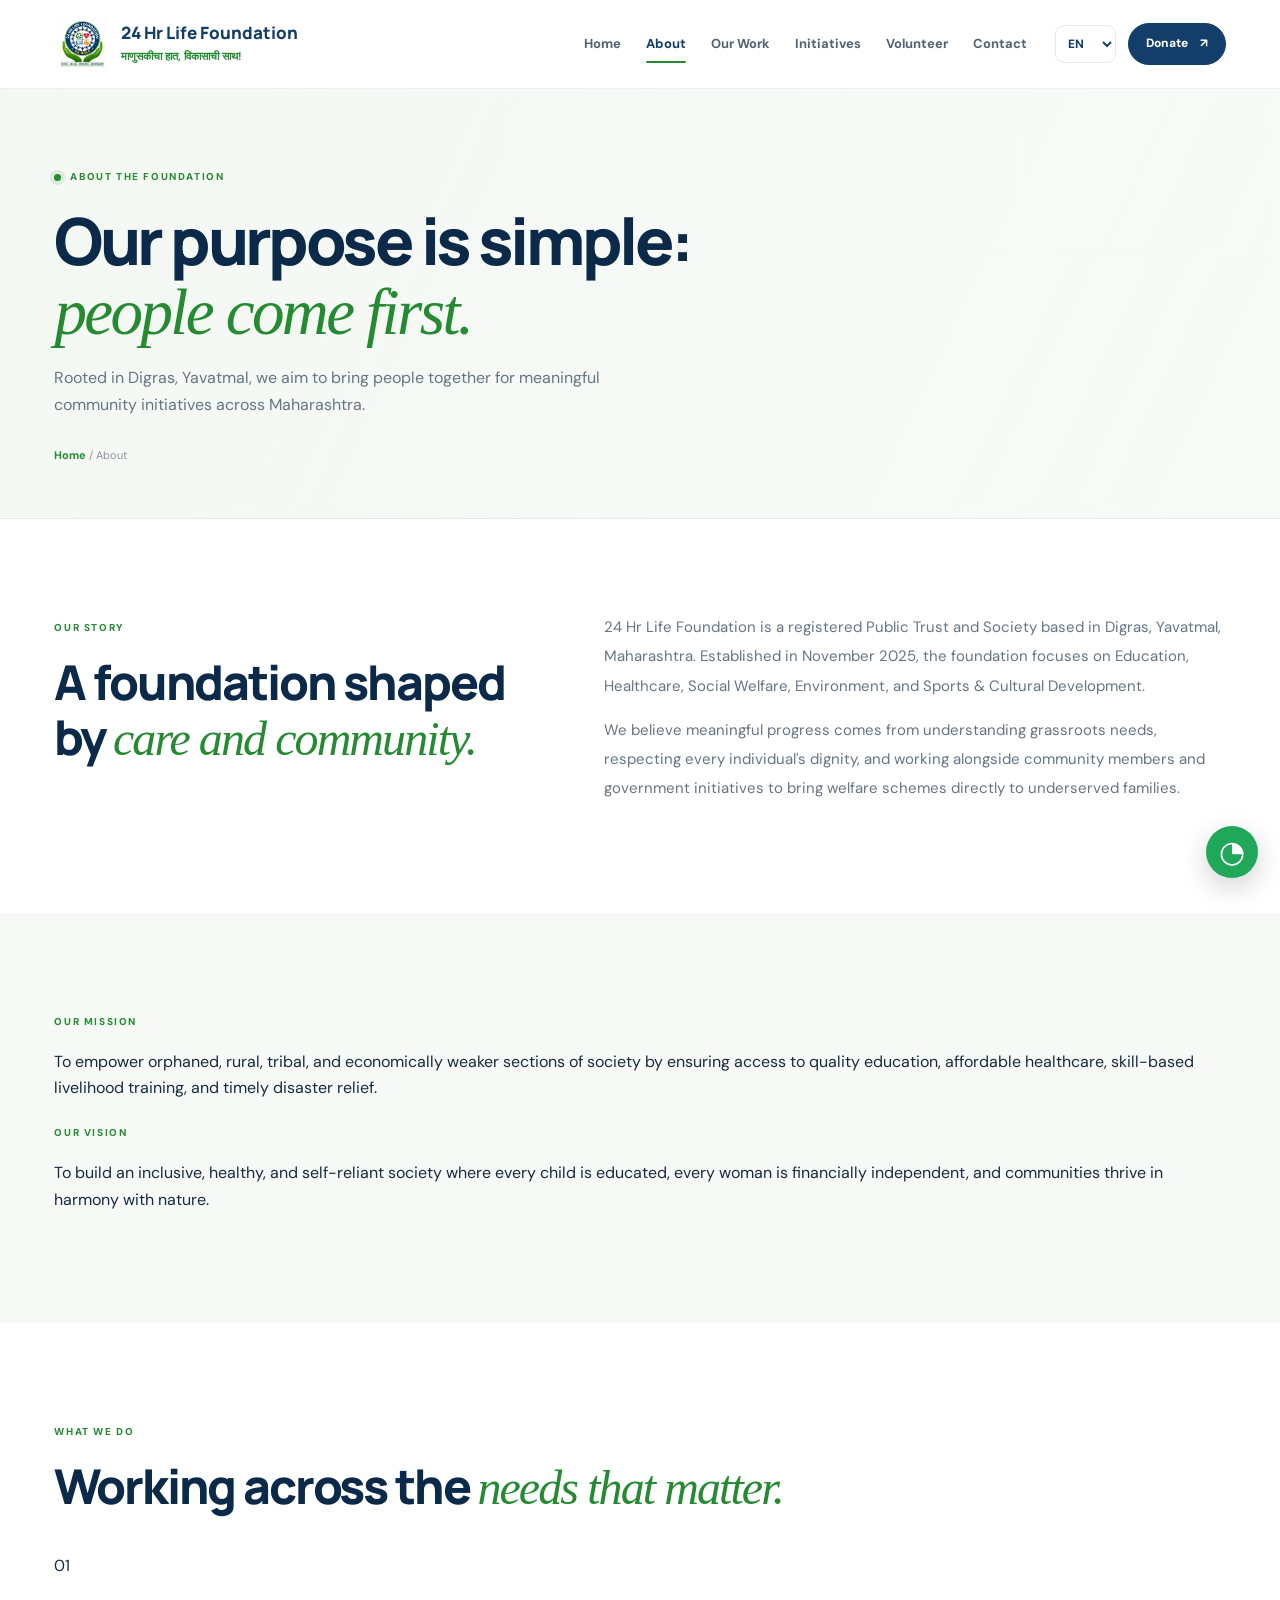
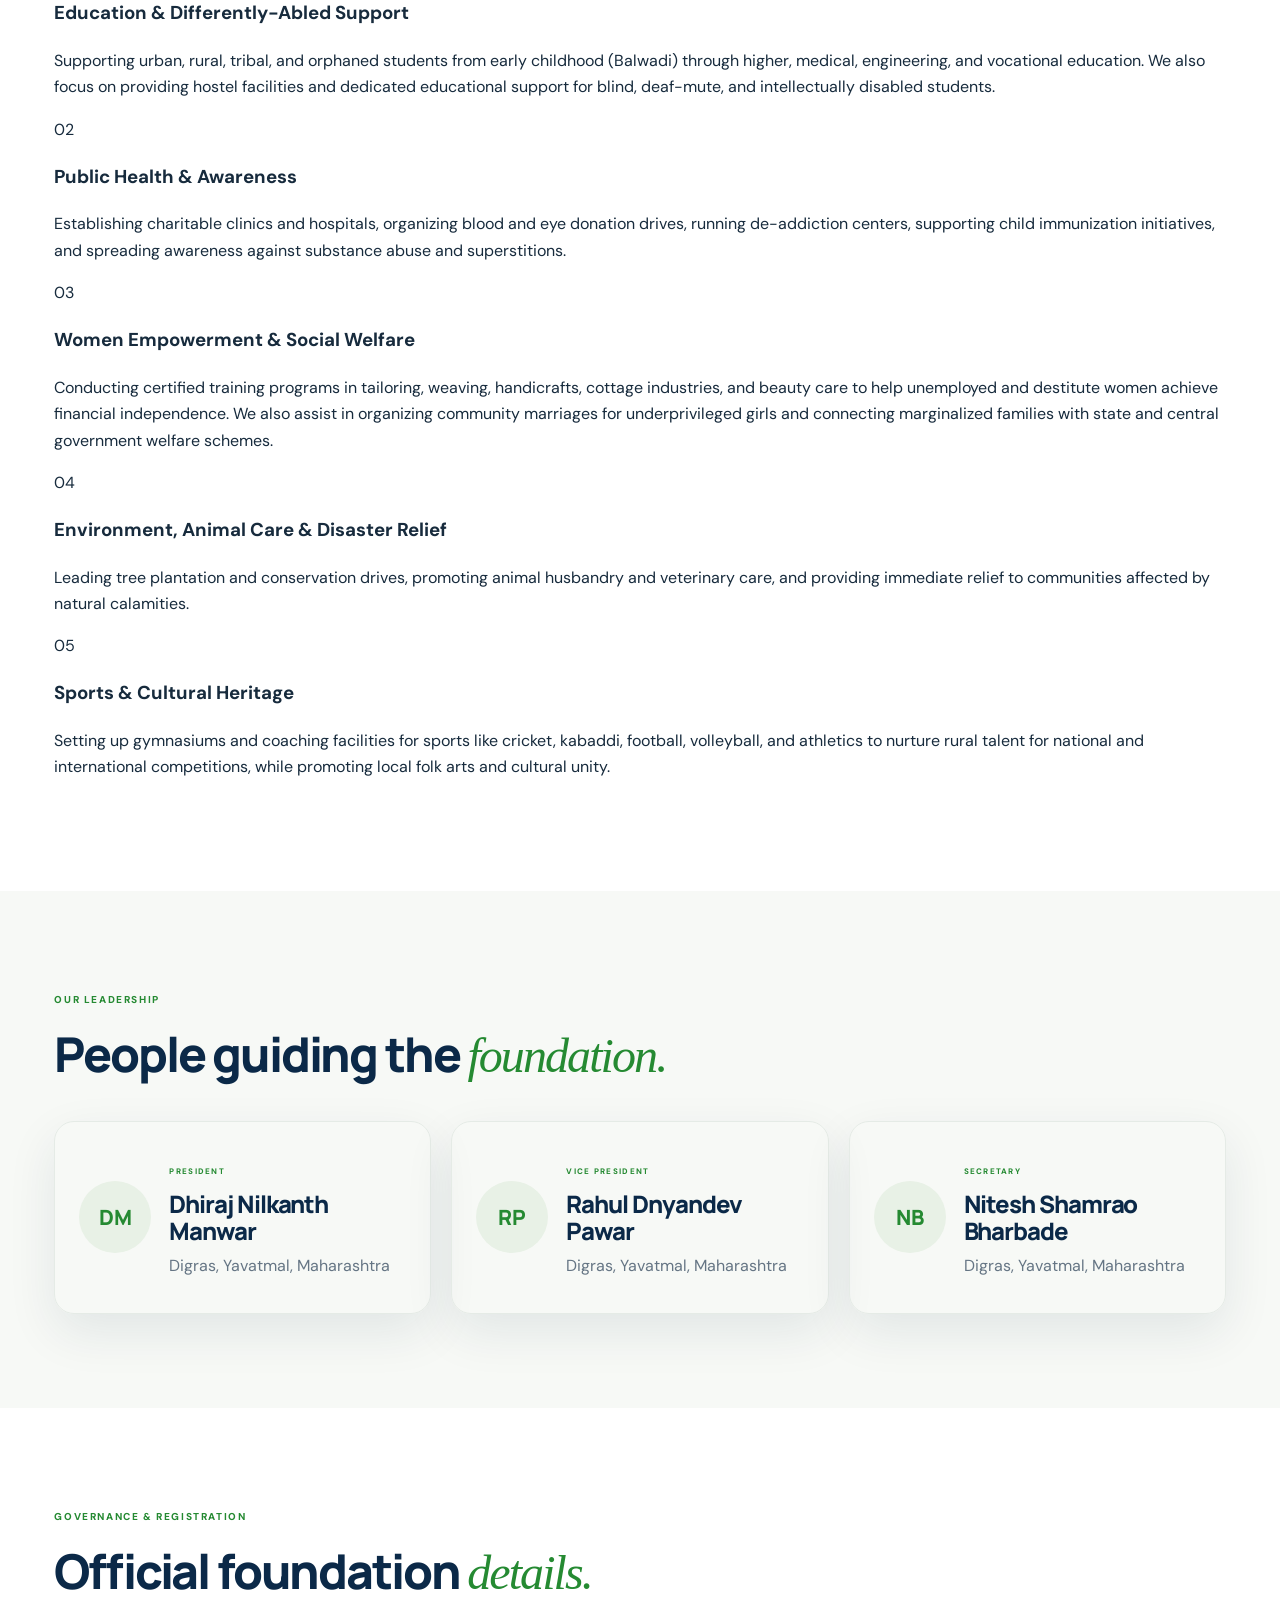
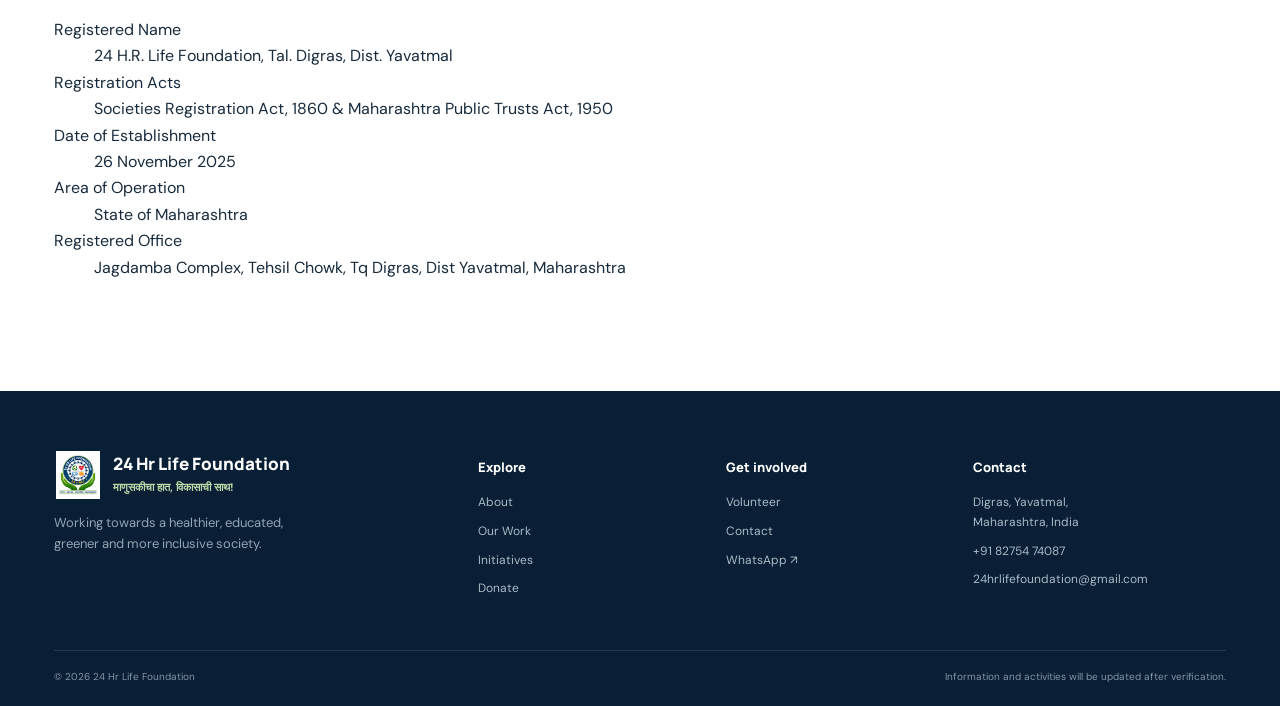
==== commit 6dfd41fc: "Update foundation website pages" ====
--- a/about.html
+++ b/about.html
@@ -1,2 +1,20 @@
-<!doctype html><html lang="en"><head><meta charset="utf-8"><meta name="viewport" content="width=device-width, initial-scale=1"><meta name="theme-color" content="#123e69"><meta name="description" content="Learn about 24 Hr Life Foundation, its purpose, values and leadership in Digras, Yavatmal."><title>About Us | 24 Hr Life Foundation</title><link rel="preconnect" href="https://fonts.googleapis.com"><link rel="preconnect" href="https://fonts.gstatic.com" crossorigin=""><link href="https://fonts.googleapis.com/css2?family=DM+Sans:wght@400;500;600;700&amp;family=Manrope:wght@400;500;600;700;800&amp;display=swap" rel="stylesheet"><link rel="stylesheet" href="css/style.css"></head><body>
-<header class="site-header"><div class="container nav-wrap"><a class="brand" href="index.html" aria-label="24 Hr Life Foundation home"><img src="assets/foundation-logo.png" alt="24 Hr Life Foundation logo"><span><strong>24 Hr Life Foundation</strong><small>माणुसकीचा हात, विकासाची साथ!</small></span></a><button class="menu-toggle" id="menuToggle" aria-label="Open navigation" aria-expanded="false"><span></span><span></span><span></span></button><nav class="main-nav" id="mainNav" aria-label="Main navigation"><a href="index.html" data-nav="home" data-i18n="navHome">Home</a><a href="about.html" data-nav="about" data-i18n="navAbout" class="active">About</a><a href="our-work.html" data-nav="work" data-i18n="navWork">Our Work</a><a href="projects.html" data-nav="projects" data-i18n="navProjects">Initiatives</a><a href="volunteer.html" data-nav="volunteer" data-i18n="navVolunteer">Volunteer</a><a href="contact.html" data-nav="contact" data-i18n="navContact">Contact</a></nav><div class="nav-actions"><label class="sr-only" for="languageSelect">Select language</label><select id="languageSelect" class="language-select"><option value="en">EN</option><option value="hi">हिंदी</option><option value="mr">मराठी</option></select><a class="button button--small button--donate" href="donate.html" data-i18n="navDonate">Donate <span>↗</span></a></div></div></header><main><section class="page-hero"><div class="container"><div class="eyebrow"><span class="eyebrow-dot"></span>ABOUT THE FOUNDATION</div><h1>Our purpose is simple:<br><em>people come first.</em></h1><p>Rooted in Digras, Yavatmal, we aim to bring people together for meaningful community initiatives.</p><div class="breadcrumb"><a href="index.html">Home</a> / About</div></div></section><section class="section"><div class="container two-col"><div><span class="eyebrow">OUR STORY</span><h2>A foundation shaped by <em>care and action.</em></h2></div><div class="prose"><p>24 Hr Life Foundation is a registered Public Trust based in Digras, Yavatmal, Maharashtra. The Foundation's focus areas are Education, Health, Environment and Social Work.</p><p>We believe meaningful progress comes from understanding local needs, respecting people and working with community members and capable partners.</p><p>As our initiatives develop, this website will share verified information about activities, partnerships and outcomes.</p></div></div></section><section class="section section--tint"><div class="container"><div class="section-heading"><div><span class="eyebrow">OUR GUIDING PRINCIPLES</span><h2>How we want to <em>show up.</em></h2></div></div><div class="principle-grid"><article><span>01</span><h3>Humanity</h3><p>Respect, dignity and care for every person.</p></article><article><span>02</span><h3>Integrity</h3><p>Honest communication and responsible action.</p></article><article><span>03</span><h3>Participation</h3><p>Community voices and shared responsibility.</p></article><article><span>04</span><h3>Transparency</h3><p>Verified updates and clear information.</p></article></div></div></section><section class="section"><div class="container leadership-grid"><div class="founder-card"><div class="founder-monogram">DM</div><div><span class="eyebrow">FOUNDATION LEADERSHIP</span><h2>Adv. Dhiraj Manvar</h2><p>Founder / Leadership, 24 Hr Life Foundation</p><span class="muted">Digras, Yavatmal, Maharashtra</span></div></div><div class="founder-card"><div class="founder-monogram">RP</div><div><span class="eyebrow">FOUNDATION LEADERSHIP</span><h2>Rahul Pawar</h2><p>Leadership, 24 Hr Life Foundation</p><span class="muted">Digras, Yavatmal, Maharashtra</span></div></div><div class="founder-card"><div class="founder-monogram">NB</div><div><span class="eyebrow">FOUNDATION LEADERSHIP</span><h2>Nitesh Bharbhade</h2><p>Leadership, 24 Hr Life Foundation</p><span class="muted">Digras, Yavatmal, Maharashtra</span></div></div></div></section></main><footer class="site-footer"><div class="container footer-grid"><div class="footer-brand"><a class="brand brand--footer" href="index.html"><img src="assets/foundation-logo.png" alt=""><span><strong>24 Hr Life Foundation</strong><small>माणुसकीचा हात, विकासाची साथ!</small></span></a><p data-i18n="footerIntro">Working towards a healthier, educated, greener and more inclusive society.</p></div><div><h3 data-i18n="footerExplore">Explore</h3><a href="about.html" data-i18n="navAbout">About</a><a href="our-work.html" data-i18n="navWork">Our Work</a><a href="projects.html" data-i18n="navProjects">Initiatives</a><a href="donate.html" data-i18n="navDonate">Donate</a></div><div><h3 data-i18n="footerGetInvolved">Get involved</h3><a href="volunteer.html" data-i18n="navVolunteer">Volunteer</a><a href="contact.html" data-i18n="navContact">Contact</a><a href="https://wa.me/918275474087" target="_blank" rel="noopener">WhatsApp ↗</a></div><div><h3 data-i18n="footerContact">Contact</h3><p>Digras, Yavatmal,<br>Maharashtra, India</p><a href="tel:+918275474087">+91 82754 74087</a><p class="muted">Official email to be added</p></div></div><div class="container footer-bottom"><span>© <span id="year">2026</span> 24 Hr Life Foundation</span><span data-i18n="footerNote">Information and activities will be updated after verification.</span></div></footer><a class="floating-whatsapp" href="https://wa.me/918275474087" target="_blank" rel="noopener" aria-label="Chat on WhatsApp">◔</a><script src="js/translations.js"></script><script src="js/main.js"></script></body></html>
+<!doctype html><html lang="en"><head><meta charset="utf-8"><meta name="viewport" content="width=device-width, initial-scale=1"><meta name="theme-color" content="#123e69"><meta name="description" content="Learn about 24 Hr Life Foundation, its purpose, values and leadership in Digras, Yavatmal."><title>About Us | 24 Hr Life Foundation</title><link rel="preconnect" href="https://fonts.googleapis.com"><link rel="preconnect" href="https://fonts.gstatic.com" crossorigin><link href="https://fonts.googleapis.com/css2?family=DM+Sans:wght@400;500;600;700&family=Manrope:wght@400;500;600;700;800&display=swap" rel="stylesheet"><link rel="stylesheet" href="css/style.css"></head><body>
+<header class="site-header"><div class="container nav-wrap"><a class="brand" href="index.html" aria-label="24 Hr Life Foundation home"><img src="assets/foundation-logo.png" alt="24 Hr Life Foundation logo"><span><strong>24 Hr Life Foundation</strong><small>माणुसकीचा हात, विकासाची साथ!</small></span></a><button class="menu-toggle" id="menuToggle" aria-label="Open navigation" aria-expanded="false"><span></span><span></span><span></span></button><nav class="main-nav" id="mainNav" aria-label="Main navigation"><a href="index.html" data-nav="home" data-i18n="navHome">Home</a><a href="about.html" data-nav="about" data-i18n="navAbout">About</a><a href="our-work.html" data-nav="work" data-i18n="navWork">Our Work</a><a href="projects.html" data-nav="projects" data-i18n="navProjects">Initiatives</a><a href="volunteer.html" data-nav="volunteer" data-i18n="navVolunteer">Volunteer</a><a href="contact.html" data-nav="contact" data-i18n="navContact">Contact</a></nav><div class="nav-actions"><label class="sr-only" for="languageSelect">Select language</label><select id="languageSelect" class="language-select"><option value="en">EN</option><option value="hi">हिंदी</option><option value="mr">मराठी</option></select><a class="button button--small button--donate" href="donate.html" data-i18n="navDonate">Donate <span>↗</span></a></div></div></header><main>
+<section class="page-hero"><div class="container"><div class="eyebrow"><span class="eyebrow-dot"></span>ABOUT THE FOUNDATION</div><h1>Our purpose is simple:<br><em>people come first.</em></h1><p>Rooted in Digras, Yavatmal, we aim to bring people together for meaningful community initiatives across Maharashtra.</p><div class="breadcrumb"><a href="index.html">Home</a> / About</div></div></section>
+
+<section class="section"><div class="container two-col"><div><span class="eyebrow">OUR STORY</span><h2>A foundation shaped by <em>care and community.</em></h2></div><div class="prose"><p>24 Hr Life Foundation is a registered Public Trust and Society based in Digras, Yavatmal, Maharashtra. Established in November 2025, the foundation focuses on Education, Healthcare, Social Welfare, Environment, and Sports &amp; Cultural Development.</p><p>We believe meaningful progress comes from understanding grassroots needs, respecting every individual's dignity, and working alongside community members and government initiatives to bring welfare schemes directly to underserved families.</p></div></div></section>
+
+<section class="section section--tint"><div class="container mission-grid"><article class="mission-card"><span class="eyebrow">OUR MISSION</span><p>To empower orphaned, rural, tribal, and economically weaker sections of society by ensuring access to quality education, affordable healthcare, skill-based livelihood training, and timely disaster relief.</p></article><article class="mission-card"><span class="eyebrow">OUR VISION</span><p>To build an inclusive, healthy, and self-reliant society where every child is educated, every woman is financially independent, and communities thrive in harmony with nature.</p></article></div></section>
+
+<section class="section"><div class="container"><div class="section-heading"><div><span class="eyebrow">WHAT WE DO</span><h2>Working across the <em>needs that matter.</em></h2></div></div><div class="work-category-grid">
+<article><span>01</span><h3>Education &amp; Differently-Abled Support</h3><p>Supporting urban, rural, tribal, and orphaned students from early childhood (Balwadi) through higher, medical, engineering, and vocational education. We also focus on providing hostel facilities and dedicated educational support for blind, deaf-mute, and intellectually disabled students.</p></article>
+<article><span>02</span><h3>Public Health &amp; Awareness</h3><p>Establishing charitable clinics and hospitals, organizing blood and eye donation drives, running de-addiction centers, supporting child immunization initiatives, and spreading awareness against substance abuse and superstitions.</p></article>
+<article><span>03</span><h3>Women Empowerment &amp; Social Welfare</h3><p>Conducting certified training programs in tailoring, weaving, handicrafts, cottage industries, and beauty care to help unemployed and destitute women achieve financial independence. We also assist in organizing community marriages for underprivileged girls and connecting marginalized families with state and central government welfare schemes.</p></article>
+<article><span>04</span><h3>Environment, Animal Care &amp; Disaster Relief</h3><p>Leading tree plantation and conservation drives, promoting animal husbandry and veterinary care, and providing immediate relief to communities affected by natural calamities.</p></article>
+<article><span>05</span><h3>Sports &amp; Cultural Heritage</h3><p>Setting up gymnasiums and coaching facilities for sports like cricket, kabaddi, football, volleyball, and athletics to nurture rural talent for national and international competitions, while promoting local folk arts and cultural unity.</p></article>
+</div></div></section>
+
+<section class="section section--tint"><div class="container"><div class="section-heading"><div><span class="eyebrow">OUR LEADERSHIP</span><h2>People guiding the <em>foundation.</em></h2></div></div><div class="leadership-grid"><div class="founder-card"><div class="founder-monogram">DM</div><div><span class="eyebrow">PRESIDENT</span><h2>Dhiraj Nilkanth Manwar</h2><p>Digras, Yavatmal, Maharashtra</p></div></div><div class="founder-card"><div class="founder-monogram">RP</div><div><span class="eyebrow">VICE PRESIDENT</span><h2>Rahul Dnyandev Pawar</h2><p>Digras, Yavatmal, Maharashtra</p></div></div><div class="founder-card"><div class="founder-monogram">NB</div><div><span class="eyebrow">SECRETARY</span><h2>Nitesh Shamrao Bharbade</h2><p>Digras, Yavatmal, Maharashtra</p></div></div></div></div></section>
+
+<section class="section"><div class="container governance-grid"><div><span class="eyebrow">GOVERNANCE &amp; REGISTRATION</span><h2>Official foundation <em>details.</em></h2></div><dl class="governance-list"><div><dt>Registered Name</dt><dd>24 H.R. Life Foundation, Tal. Digras, Dist. Yavatmal</dd></div><div><dt>Registration Acts</dt><dd>Societies Registration Act, 1860 &amp; Maharashtra Public Trusts Act, 1950</dd></div><div><dt>Date of Establishment</dt><dd>26 November 2025</dd></div><div><dt>Area of Operation</dt><dd>State of Maharashtra</dd></div><div><dt>Registered Office</dt><dd>Jagdamba Complex, Tehsil Chowk, Tq Digras, Dist Yavatmal, Maharashtra</dd></div></dl></div></section>
+</main><footer class="site-footer"><div class="container footer-grid"><div class="footer-brand"><a class="brand brand--footer" href="index.html"><img src="assets/foundation-logo.png" alt=""><span><strong>24 Hr Life Foundation</strong><small>माणुसकीचा हात, विकासाची साथ!</small></span></a><p data-i18n="footerIntro">Working towards a healthier, educated, greener and more inclusive society.</p></div><div><h3 data-i18n="footerExplore">Explore</h3><a href="about.html" data-i18n="navAbout">About</a><a href="our-work.html" data-i18n="navWork">Our Work</a><a href="projects.html" data-i18n="navProjects">Initiatives</a><a href="donate.html" data-i18n="navDonate">Donate</a></div><div><h3 data-i18n="footerGetInvolved">Get involved</h3><a href="volunteer.html" data-i18n="navVolunteer">Volunteer</a><a href="contact.html" data-i18n="navContact">Contact</a><a href="https://wa.me/918275474087" target="_blank" rel="noopener">WhatsApp ↗</a></div><div><h3 data-i18n="footerContact">Contact</h3><p>Digras, Yavatmal,<br>Maharashtra, India</p><a href="tel:+918275474087">+91 82754 74087</a><p class="muted"><a href="mailto:24hrlifefoundation@gmail.com">24hrlifefoundation@gmail.com</a></p></div></div><div class="container footer-bottom"><span>© <span id="year"></span> 24 Hr Life Foundation</span><span data-i18n="footerNote">Information and activities will be updated after verification.</span></div></footer><a class="floating-whatsapp" href="https://wa.me/918275474087" target="_blank" rel="noopener" aria-label="Chat on WhatsApp">◔</a><script src="js/translations.js"></script><script src="js/main.js"></script></body></html>
--- a/css/style.css
+++ b/css/style.css
@@ -12,6 +12,10 @@
 .constitution-ticker:focus-visible{outline:3px solid #fff;outline-offset:-3px}
 @keyframes preamble-ticker{from{transform:translateX(0)}to{transform:translateX(-50%)}}
 @media(prefers-reduced-motion:reduce){.ticker__track{width:100%;animation:none;transform:none}.ticker__text{white-space:normal;text-align:center;padding:0 1.25rem}.ticker__text[aria-hidden=true]{display:none}}
+
+.hero-logo{position:relative;z-index:1;width:min(330px,70%);max-height:330px;object-fit:contain}@media(max-width:540px){.hero-logo{width:220px;max-height:220px}}
+
+.leadership-grid{display:grid;grid-template-columns:repeat(3,minmax(0,1fr));gap:20px}.leadership-grid .founder-card{width:100%;max-width:none;min-height:193px;padding:24px;gap:18px}.leadership-grid .founder-monogram{width:72px;height:72px;flex:0 0 72px;font-size:21px}.leadership-grid .founder-card h2{font-size:24px}.leadership-grid .founder-card .eyebrow{font-size:8px}@media(max-width:820px){.leadership-grid{grid-template-columns:1fr}.leadership-grid .founder-card{min-height:0}}@media(max-width:540px){.leadership-grid .founder-card{align-items:flex-start;padding:22px;gap:15px}.leadership-grid .founder-monogram{width:62px;height:62px;flex-basis:62px;font-size:18px}.leadership-grid .founder-card h2{font-size:22px}}
 
 .work-gallery-section{background:#f7faf8}
 .work-photo-grid{display:grid;grid-template-columns:repeat(3,1fr);gap:20px}
